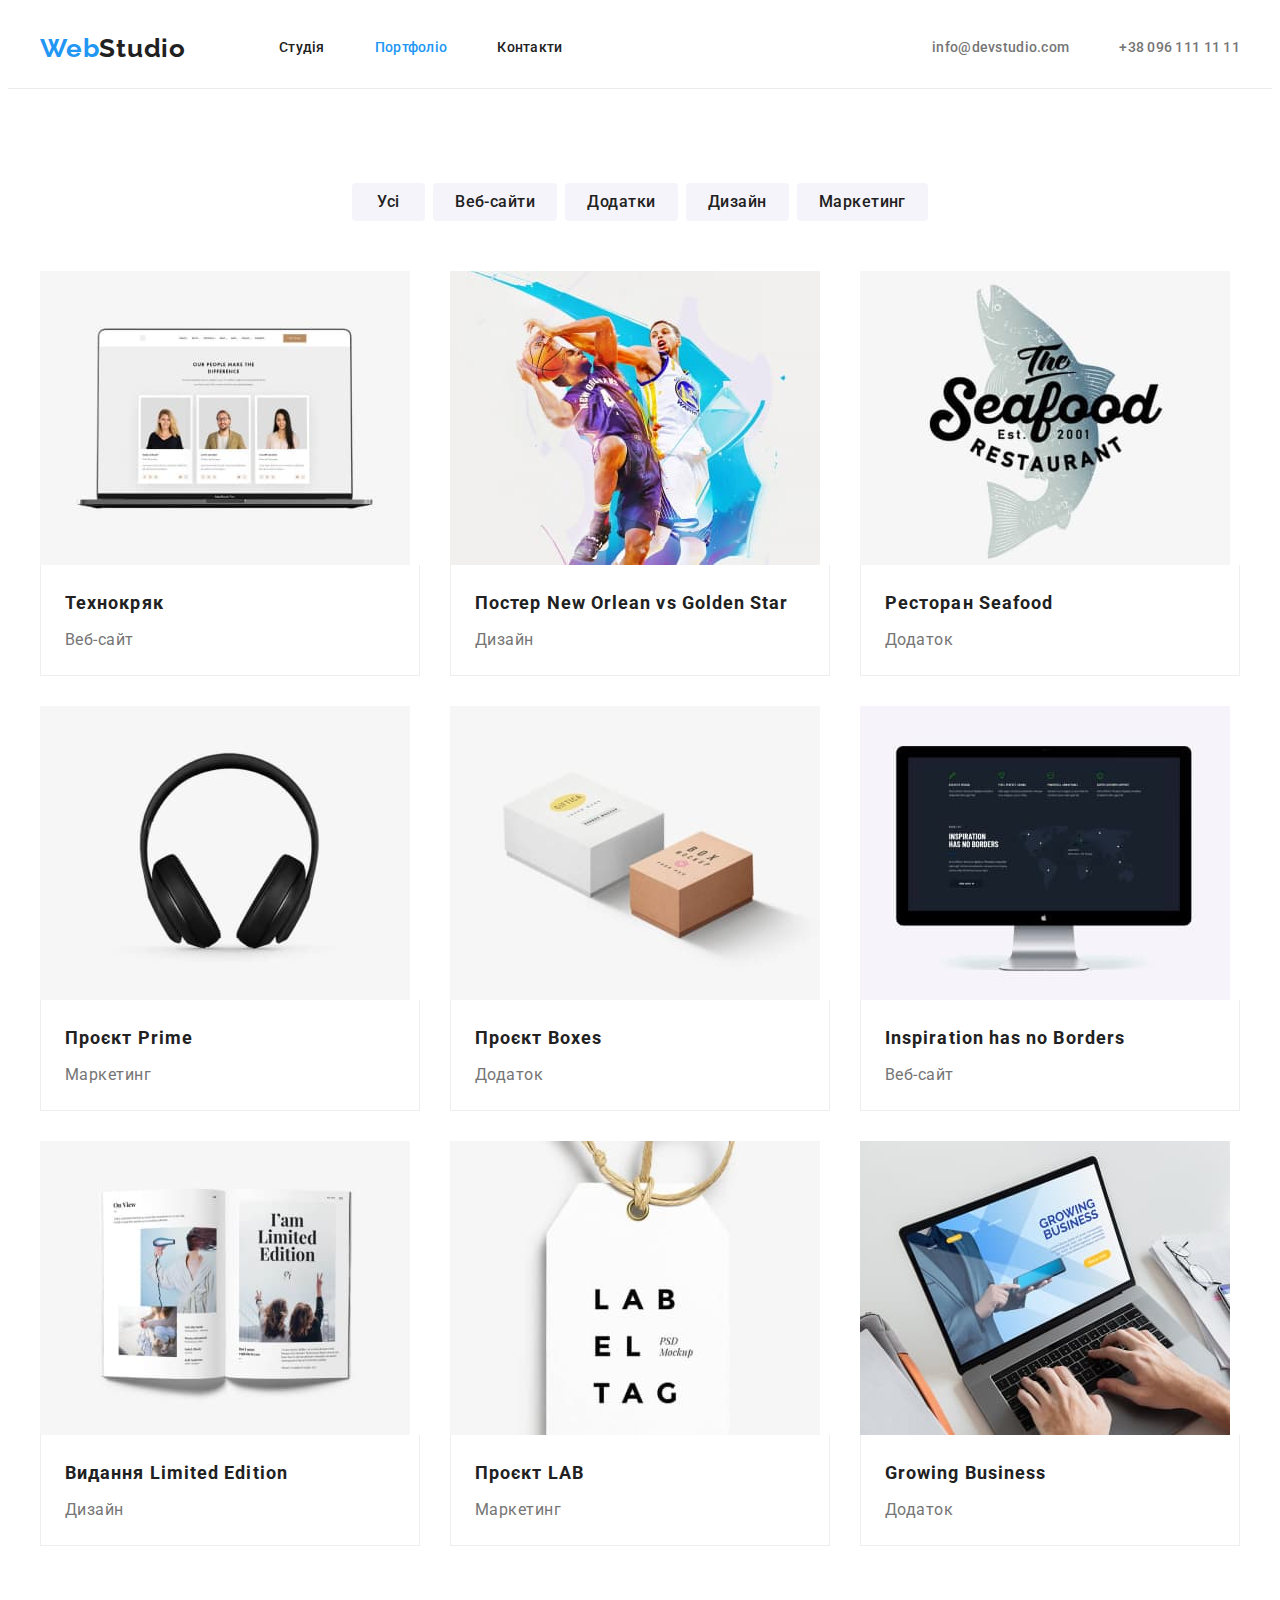
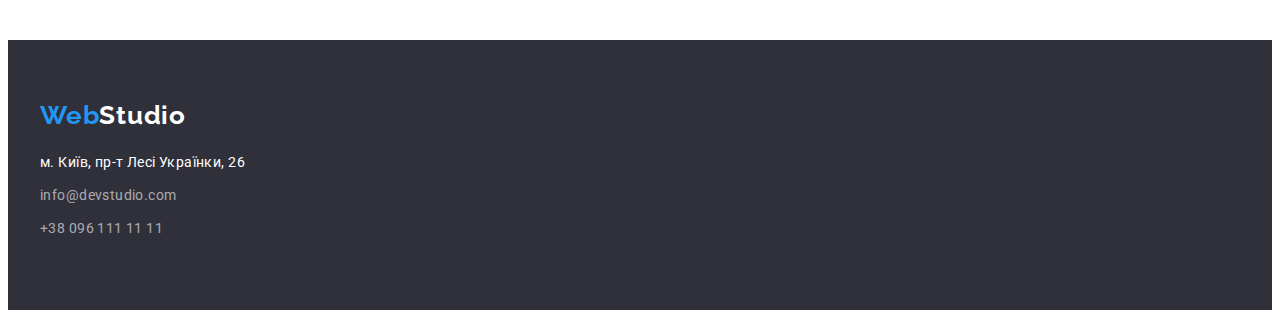
==== portfolio.html @ 2ef39033 "Перенесены файлы." ====
<!DOCTYPE html>
<html lang="uk">

<head>
    <meta charset="UTF-8" />
    <meta http-equiv="X-UA-Compatible" content="IE=edge" />
    <meta name="viewport" content="width=device-width, initial-scale=1.0" />
    <title>Portfolio</title>
    <link rel="preconnect" href="https://fonts.googleapis.com" />
    <link rel="preconnect" href="https://fonts.gstatic.com" crossorigin />
    <link
        href="https://fonts.googleapis.com/css2?family=Raleway:wght@700&family=Roboto:wght@400;500;700;900&display=swap"
        rel="stylesheet" />
    <link rel="stylesheet" href="https://cdnjs.cloudflare.com/ajax/libs/modern-normalize/1.1.0/modern-normalize.min.css"
        integrity="sha512-wpPYUAdjBVSE4KJnH1VR1HeZfpl1ub8YT/NKx4PuQ5NmX2tKuGu6U/JRp5y+Y8XG2tV+wKQpNHVUX03MfMFn9Q=="
        crossorigin="anonymous" referrerpolicy="no-referrer" />
    <link rel="stylesheet" href="./css/styles.css" />
</head>

<body>
    <!--Header-->
    <header class="header">
        <div class="container header-navigation">
            <nav class="navigation header-navigation">
                <a class="logo link" href="./index.html">Web<span>Studio</span></a>

                <ul class="header-list list">
                    <li class="list-item"><a class="header-item link" href="./index.html">Студія</a></li>
                    <li class="list-item">
                        <a class="header-item link current" href="./portfolio.html">Портфоліо</a>
                    </li>
                    <li class="list-item"><a class="header-item link" href="#">Контакти</a></li>
                </ul>
            </nav>
            <ul class="header-adress list">
                <li class="list-item">
                    <a class="adress-item link" href="mailto:info@devstudio.com">info@devstudio.com</a>
                </li>
                <li class="list-item">
                    <a class="adress-item link" href="tel:+380961111111">+38 096 111 11 11</a>
                </li>
            </ul>
        </div>
    </header>

    <main>
        <!-- Project -->
        <section class="project">
            <div class="container">
                <h1 class="visually-hidden">Портфоліо</h1>
                <ul class="project-button-list list">
                    <li class="filter-list-item">
                        <button class="project-button" type="button">Усі</button>
                    </li>
                    <li class="filter-list-item">
                        <button class="project-button" type="button">Веб-сайти</button>
                    </li>
                    <li class="filter-list-item">
                        <button class="project-button" type="button">Додатки</button>
                    </li>
                    <li class="filter-list-item">
                        <button class="project-button" type="button">Дизайн</button>
                    </li>
                    <li class="filter-list-item">
                        <button class="project-button" type="button">Маркетинг</button>
                    </li>
                </ul>

                <ul class="project-list list">
                    <li class="item-project">
                        <a class="link" href="#"><img class="project-imege" src="./images/project/project1.jpg"
                                alt="прев'ю проекту" width="370" height="294" />
                            <div class="list-wraper">
                                <h2 class="project-titel">Технокряк</h2>
                                <p class="project-text">Веб-сайт</p>
                            </div>

                        </a>
                    </li>
                    <li class="item-project">
                        <a class="link" href="#"><img class="project-imege" src="./images/project/project2.jpg"
                                alt="прев'ю проекту" width="370" height="294" />
                            <div class="list-wraper">
                                <h2 class="project-titel">
                                    Постер <span lang="en">New Orlean vs Golden Star</span>
                                </h2>
                                <p class="project-text">Дизайн</p>
                            </div>

                        </a>
                    </li>
                    <li class="item-project">
                        <a class="link" href="#"><img class="project-imege" src="./images/project/project3.jpg"
                                alt="прев'ю проекту" width="370" height="294" />
                            <div class="list-wraper">
                                <h2 class="project-titel">Ресторан <span lang="en">Seafood</span></h2>
                                <p class="project-text">Додаток</p>
                            </div>

                        </a>
                    </li>
                    <li class="item-project">
                        <a class="link" href="#"><img class="project-imege" src="./images/project/project4.jpg"
                                alt="прев'ю проекту" width="370" height="294" />
                            <div class="list-wraper">
                                <h2 class="project-titel">Проєкт <span lang="en">Prime</span></h2>
                                <p class="project-text">Маркетинг</p>
                            </div>

                        </a>
                    </li>
                    <li class="item-project">
                        <a class="link" href="#"><img class="project-imege" src="./images/project/project5.jpg"
                                alt="прев'ю проекту" width="370" height="294" />
                            <div class="list-wraper">
                                <h2 class="project-titel">Проєкт <span lang="en">Boxes</span></h2>
                                <p class="project-text">Додаток</p>
                            </div>

                        </a>
                    </li>
                    <li class="item-project">
                        <a class="link" href="#"><img class="project-imege" src="./images/project/project6.jpg"
                                alt="прев'ю проекту" width="370" height="294" />
                            <div class="list-wraper">
                                <h2 class="project-titel" lang="en">Inspiration has no Borders</h2>
                                <p class="project-text">Веб-сайт</p>
                            </div>

                        </a>
                    </li>
                    <li class="item-project">
                        <a class="link" href="#"><img class="project-imege" src="./images/project/project7.jpg"
                                alt="прев'ю проекту" width="370" height="294" />
                            <div class="list-wraper">
                                <h2 class="project-titel">Видання <span lang="en">Limited Edition</span></h2>
                                <p class="project-text">Дизайн</p>
                            </div>

                        </a>
                    </li>
                    <li class="item-project">
                        <a class="link" href="#"><img class="project-imege" src="./images/project/project8.jpg"
                                alt="прев'ю проекту" width="370" height="294" />
                            <div class="list-wraper">
                                <h2 class="project-titel">Проєкт <span lang="en">LAB</span></h2>
                                <p class="project-text">Маркетинг</p>
                        </a>
            </div>

            </li>
            <li class="item-project">
                <a class="link" href="#"><img class="project-imege" src="./images/project/project9.jpg"
                        alt="прев'ю проекту" width="370" height="294" />
                    <div class="list-wraper">
                        <h2 class="project-titel" lang="en">Growing Business</h2>
                        <p class="project-text">Додаток</p>
                    </div>
                </a>
            </li>
            </ul>
            </div>
        </section>
    </main>
    
    <!--Footer-->
    <footer class="footer">
        <div class="container">
            <a href="./index.html" class="logo link footer">Web<span>Studio</span></a>
            <address class="footer-adress">
                <ul class="list">
                    <li>
                        <a class="footer-link link" href="https://goo.gl/maps/mQ2EMZRai4qMG1Mf6" target="_blank"
                            rel="noopener noreferrer nofollow">м. Київ, пр-т Лесі Українки, 26
                        </a>
                    </li>
                    <li>
                        <a class="footer-link link adress-link" href="mailto:info@devstudio.com">info@devstudio.com</a>
                    </li>
                    <li>
                        <a class="footer-link link adress-link" href="tel:+380961111111">+38 096 111 11 11</a>
                    </li>
                </ul>
            </address>
        </div>
    </footer>
</body>

</html>
---- css/styles.css ----
:root {
  --main-color-titel: #212121;
  --main-color-text: #757575;
  --color-blue: #2196f3;
  --color-white: #ffffff;
  --color-activ-button: #188ce8;
  --color-background-heroes: #2f303a;
  --color-background-our-team: #f5f4fa;
  --color-border: #eeeeee;
  --color-backgraund-link: rgba(255, 255, 255, 0.6);
  --color-border-head: #ececec;
}

body {
  font-family: 'Roboto', sans-serif;
  background-color: var(--color-white);
  color: var(--main-color-text);
}

.container {
  margin-left: auto;
  margin-right: auto;
  width: 1200px;
  padding-left: 15px;
  padding-right: 15px;
  /* outline: 2px solid red; */
}

.link {
  text-decoration: none;
  font-style: normal;
}

.list {
  list-style: none;
  margin: 0;
  padding: 0;
}

.visually-hidden {
  position: absolute;
  width: 1px;
  height: 1px;
  margin: -1px;
  border: 0;
  padding: 0;
  white-space: nowrap;
  clip-path: inset(100%);
  clip: rect(0 0 0 0);
  overflow: hidden;
}

h1,
h2,
h3,
h4,
h5,
h6,
p {
  margin: 0;
  padding: 0;
}

/* HEADER */
.header {
  border-bottom: 1px solid var(--color-border-head);
}

.header-navigation {
  display: flex;
  align-items: center;
}

.logo {
  margin-right: 93px;

  font-family: 'Raleway', sans-serif;
  font-weight: 700;
  font-size: 26px;
  line-height: 1.19;
  letter-spacing: 0.03em;
  color: var(--color-blue);
}

.logo > span {
  color: var(--main-color-titel);
}

.header-list {
  display: flex;
}

.header-list > .list-item:not(:last-child) {
  margin-right: 50px;
}

.header-item {
  display: block;
  padding-top: 32px;
  padding-bottom: 32px;

  font-weight: 500;
  font-size: 14px;
  line-height: 1.14;
  letter-spacing: 0.02em;
  color: var(--main-color-titel);
}

.header-item.current {
  color: var(--color-blue);
}

.header-item:hover,
.header-item:focus {
  color: var(--color-blue);
}

.header-adress {
  display: flex;
  margin-left: auto;
}

.header-adress > .list-item:not(:last-child) {
  margin-right: 50px;
}

.adress-item {
  display: block;
  padding-top: 32px;
  padding-bottom: 32px;

  font-weight: 500;
  font-size: 14px;
  line-height: 1.14;
  letter-spacing: 0.02em;
  color: var(--main-color-text);
}

.adress-item:hover,
.adress-item:focus {
  color: var(--color-blue);
}

/* Heroes */
.heroes {
  padding-top: 200px;
  padding-bottom: 200px;
  text-align: center;

  background-color: var(--color-background-heroes);
}

.heroes-titel {
  max-width: 696px;
  margin-bottom: 30px;
  margin-left: auto;
  margin-right: auto;

  font-weight: 900;
  font-size: 44px;
  line-height: 1.36;
  letter-spacing: 0.06em;
  text-transform: uppercase;
  color: var(--color-white);
}

.heroes-button {
  display: inline-block;
  background: var(--color-blue);
  box-shadow: 0px 4px 4px rgba(0, 0, 0, 0.15);
  border-radius: 4px;
  padding: 10px 32px;
  min-width: 216px;
  border: none;

  color: var(--color-white);
  font-family: inherit;
  font-weight: 700;
  font-size: 16px;
  line-height: 1.88;
  text-align: center;
  cursor: pointer;
}

.heroes-button:hover {
  background: var(--color-activ-button);
}

/* Feature */
.feature {
  padding-top: 94px;
  padding-bottom: 94px;
}

.feature-list {
  display: flex;
  column-gap: 30px;
}

.feature-item {
  width: calc((100% - 3 * 30px) / 4);
}

.feature-titel {
  margin-bottom: 10px;

  font-weight: 700;
  font-size: 14px;
  line-height: 1.14;
  letter-spacing: 0.03em;
  text-transform: uppercase;
  color: var(--main-color-titel);
}

.feature-text {
  font-size: 14px;
  line-height: 1.71;
  letter-spacing: 0.03em;
}

/* Activities */
.activities {
  padding-bottom: 94px;
}

.activities-list {
  display: flex;
  column-gap: 30px;
}

.activities-list-item {
  width: calc((100% - 2 * 30px) / 3);
}

.activities-titel {
  margin-bottom: 50px;

  font-weight: 700;
  font-size: 36px;
  line-height: 1.17;
  text-align: center;
  letter-spacing: 0.03em;
  color: var(--main-color-titel);
}

.activities-item {
  display: block;
}

/* Our team */
.team {
  padding-top: 94px;
  padding-bottom: 94px;
  background-color: var(--color-background-our-team);
}

.team-list {
  display: flex;
  column-gap: 30px;
}

.team-list-item {
  width: calc((100% - 3 * 30px) / 4);
  background-color: var(--color-white);
}

.team-titel {
  margin-bottom: 50px;

  font-weight: 700;
  font-size: 36px;
  line-height: 1.17;
  text-align: center;
  letter-spacing: 0.03em;
  color: var(--main-color-titel);
}

.team-list-item {
  padding-bottom: 30px;
  width: 270px;
}

.team-image {
  display: block;
  margin-bottom: 30px;
}

.team-undertitel {
  margin-bottom: 10px;

  font-weight: 500;
  font-size: 16px;
  line-height: 1.19;
  letter-spacing: 0.03em;
  text-align: center;
  color: var(--main-color-titel);
}

.team-text {
  display: block;

  font-size: 16px;
  line-height: 1.19;
  letter-spacing: 0.03em;
  text-align: center;
}

/* Footer */
.footer {
  padding-top: 60px;
  padding-bottom: 60px;

  background: var(--color-background-heroes);
}

.logo.footer {
  display: inline-block;
  padding: 0;
  margin-bottom: 20px;
  margin-right: 0;
}

.logo.footer > span {
  color: var(--color-white);
}

.footer-adress {
  min-width: 231px;
}

.footer-link {
  display: inline-block;
  margin-bottom: 9px;

  font-size: 14px;
  line-height: 1.71;
  letter-spacing: 0.03em;
  color: var(--color-white);
}

.footer-link:hover,
.footer-link:focus {
  color: var(--color-blue);
}

.adress-link {
  color: var(--color-backgraund-link);
}

/*------------------------------------------- Project */
.project {
  padding-top: 94px;
  padding-bottom: 94px;
}

.project-button-list {
  display: flex;
  margin-bottom: 50px;
  justify-content: center;
}

.filter-list-item:not(:last-child) {
  margin-right: 8px;
}

.project-button {
  display: inline-block;
  padding: 6px 22px;
  min-width: 73px;

  font-family: inherit;
  font-weight: 500;
  font-size: 16px;
  line-height: 1.63;
  text-align: center;
  letter-spacing: 0.03em;
  color: var(--main-color-titel);
  cursor: pointer;

  background: var(--color-background-our-team);
  border: none;
  border-radius: 4px;
}

.project-button:hover,
.project-button:focus {
  color: var(--color-white);
  background-color: var(--color-blue);
}

.project-list {
  display: flex;
  flex-wrap: wrap;
  gap: 30px;
}

.item-project {
  width: calc((100% - 2 * 30px) / 3);
}

.project-imege {
  display: block;
}

.list-wraper {
  padding: 20px 24px;

  border-bottom: 1px solid var(--color-border);
  border-left: 1px solid var(--color-border);
  border-right: 1px solid var(--color-border);
}

.project-titel {
  margin-bottom: 4px;

  font-weight: 700;
  font-size: 18px;
  line-height: 2;
  letter-spacing: 0.06em;
  color: var(--main-color-titel);
}

.project-text {
  font-size: 16px;
  line-height: 1.88;
  letter-spacing: 0.03em;
  color: var(--main-color-text);
}
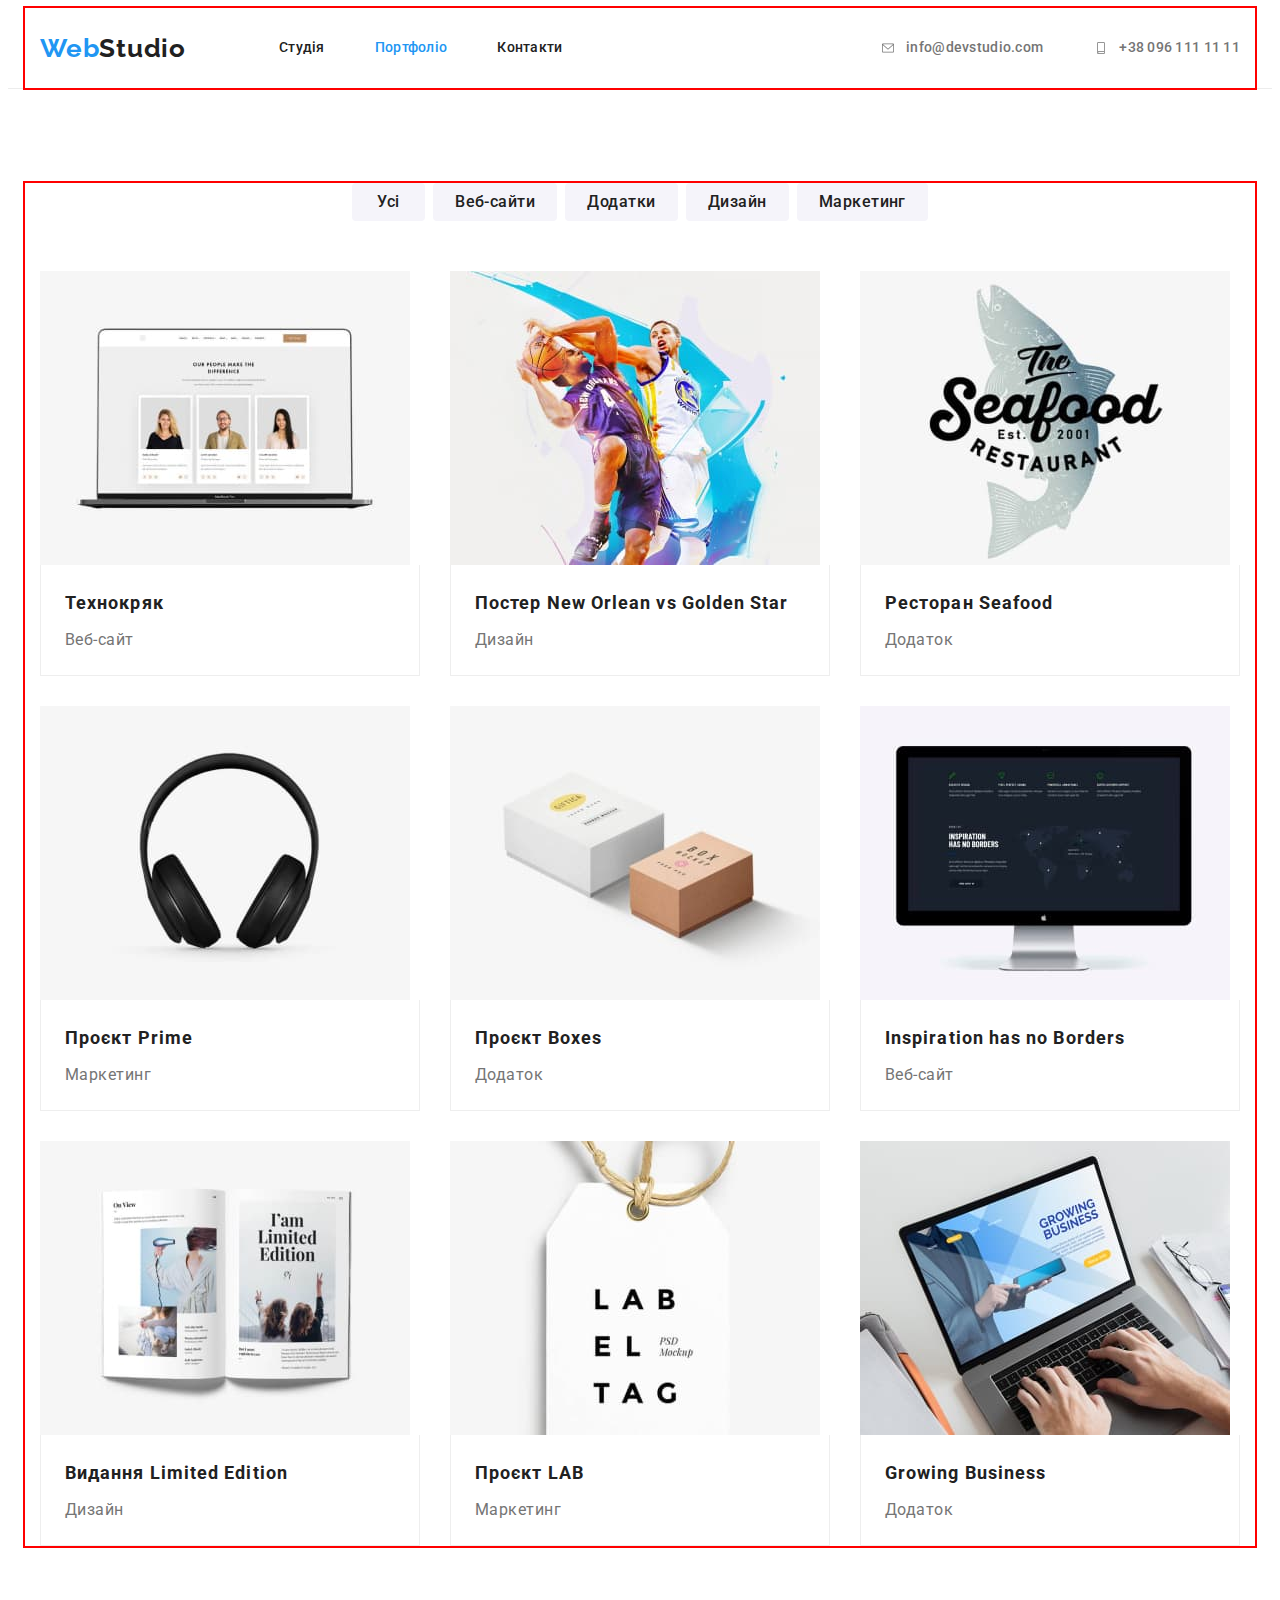
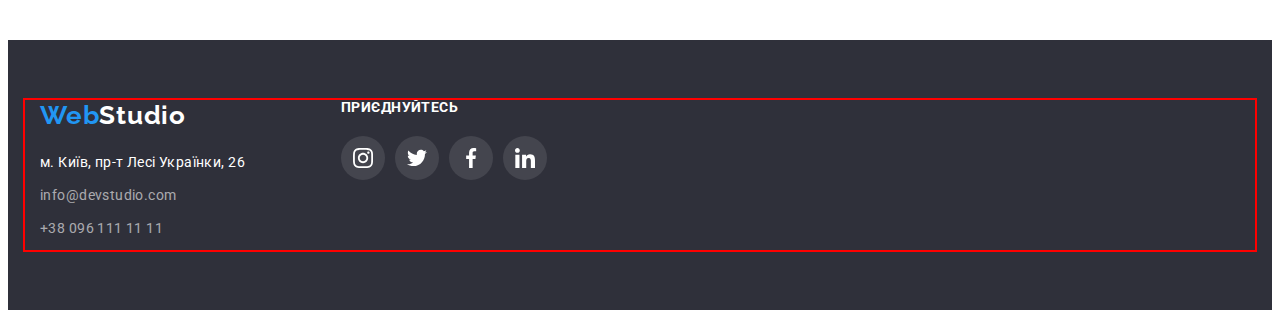
==== commit 3fc125ad: "Добавлены эффекты с иконками" ====
--- a/portfolio.html
+++ b/portfolio.html
@@ -25,7 +25,9 @@
                 <a class="logo link" href="./index.html">Web<span>Studio</span></a>
 
                 <ul class="header-list list">
-                    <li class="list-item"><a class="header-item link" href="./index.html">Студія</a></li>
+                    <li class="list-item">
+                        <a class="header-item link" href="./index.html">Студія</a>
+                    </li>
                     <li class="list-item">
                         <a class="header-item link current" href="./portfolio.html">Портфоліо</a>
                     </li>
@@ -34,10 +36,16 @@
             </nav>
             <ul class="header-adress list">
                 <li class="list-item">
-                    <a class="adress-item link" href="mailto:info@devstudio.com">info@devstudio.com</a>
+                    <a class="adress-item link" href="mailto:info@devstudio.com"><svg class="icon-contact" width="16"
+                            height="12">
+                            <use href="./images/symbol-defs.svg#icon-mail"></use>
+                        </svg>info@devstudio.com</a>
                 </li>
                 <li class="list-item">
-                    <a class="adress-item link" href="tel:+380961111111">+38 096 111 11 11</a>
+                    <a class="adress-item link" href="tel:+380961111111"><svg class="icon-contact" width="16"
+                            height="12">
+                            <use href="./images/symbol-defs.svg#icon-smartphone"></use>
+                        </svg>+38 096 111 11 11</a>
                 </li>
             </ul>
         </div>
@@ -74,7 +82,6 @@
                                 <h2 class="project-titel">Технокряк</h2>
                                 <p class="project-text">Веб-сайт</p>
                             </div>
-
                         </a>
                     </li>
                     <li class="item-project">
@@ -86,7 +93,6 @@
                                 </h2>
                                 <p class="project-text">Дизайн</p>
                             </div>
-
                         </a>
                     </li>
                     <li class="item-project">
@@ -96,7 +102,6 @@
                                 <h2 class="project-titel">Ресторан <span lang="en">Seafood</span></h2>
                                 <p class="project-text">Додаток</p>
                             </div>
-
                         </a>
                     </li>
                     <li class="item-project">
@@ -106,7 +111,6 @@
                                 <h2 class="project-titel">Проєкт <span lang="en">Prime</span></h2>
                                 <p class="project-text">Маркетинг</p>
                             </div>
-
                         </a>
                     </li>
                     <li class="item-project">
@@ -116,7 +120,6 @@
                                 <h2 class="project-titel">Проєкт <span lang="en">Boxes</span></h2>
                                 <p class="project-text">Додаток</p>
                             </div>
-
                         </a>
                     </li>
                     <li class="item-project">
@@ -126,7 +129,6 @@
                                 <h2 class="project-titel" lang="en">Inspiration has no Borders</h2>
                                 <p class="project-text">Веб-сайт</p>
                             </div>
-
                         </a>
                     </li>
                     <li class="item-project">
@@ -136,7 +138,6 @@
                                 <h2 class="project-titel">Видання <span lang="en">Limited Edition</span></h2>
                                 <p class="project-text">Дизайн</p>
                             </div>
-
                         </a>
                     </li>
                     <li class="item-project">
@@ -145,43 +146,66 @@
                             <div class="list-wraper">
                                 <h2 class="project-titel">Проєкт <span lang="en">LAB</span></h2>
                                 <p class="project-text">Маркетинг</p>
-                        </a>
-            </div>
-
-            </li>
-            <li class="item-project">
-                <a class="link" href="#"><img class="project-imege" src="./images/project/project9.jpg"
-                        alt="прев'ю проекту" width="370" height="294" />
-                    <div class="list-wraper">
-                        <h2 class="project-titel" lang="en">Growing Business</h2>
-                        <p class="project-text">Додаток</p>
-                    </div>
-                </a>
-            </li>
-            </ul>
+                            </div>
+                        </a>
+                    </li>
+                    <li class="item-project">
+                        <a class="link" href="#"><img class="project-imege" src="./images/project/project9.jpg"
+                                alt="прев'ю проекту" width="370" height="294" />
+                            <div class="list-wraper">
+                                <h2 class="project-titel" lang="en">Growing Business</h2>
+                                <p class="project-text">Додаток</p>
+                            </div>
+                        </a>
+                    </li>
+                </ul>
             </div>
         </section>
     </main>
-    
+
     <!--Footer-->
     <footer class="footer">
         <div class="container">
-            <a href="./index.html" class="logo link footer">Web<span>Studio</span></a>
-            <address class="footer-adress">
-                <ul class="list">
-                    <li>
-                        <a class="footer-link link" href="https://goo.gl/maps/mQ2EMZRai4qMG1Mf6" target="_blank"
-                            rel="noopener noreferrer nofollow">м. Київ, пр-т Лесі Українки, 26
-                        </a>
-                    </li>
-                    <li>
-                        <a class="footer-link link adress-link" href="mailto:info@devstudio.com">info@devstudio.com</a>
-                    </li>
-                    <li>
-                        <a class="footer-link link adress-link" href="tel:+380961111111">+38 096 111 11 11</a>
-                    </li>
-                </ul>
-            </address>
+            <div class="wraper-footer-content">
+                <div class="wraper-footer-list">
+                    <a href="./index.html" class="logo link footer">Web<span>Studio</span></a>
+                    <address class="footer-adress">
+                        <ul class="list">
+                            <li>
+                                <a class="footer-link link" href="https://goo.gl/maps/mQ2EMZRai4qMG1Mf6" target="_blank"
+                                    rel="noopener noreferrer nofollow">м. Київ, пр-т Лесі Українки, 26
+                                </a>
+                            </li>
+                            <li>
+                                <a class="footer-link link adress-link"
+                                    href="mailto:info@devstudio.com">info@devstudio.com</a>
+                            </li>
+                            <li>
+                                <a class="footer-link link adress-link" href="tel:+380961111111">+38 096 111 11 11</a>
+                            </li>
+                        </ul>
+                    </address>
+                </div>
+
+                <div class="wraper-footer-soc-list">
+                    <p class="footer-text">приєднуйтесь</p>
+                    <ul class="footer-list list">
+                        <li><a href="" class="footer-soc-link"><svg class="footer-icon" width="20" height="20">
+                                    <use href="./images/symbol-defs.svg#icon-instagram-footer"></use>
+                                </svg></a></li>
+                        <li><a href="" class="footer-soc-link"><svg class="footer-icon" width="20" height="20">
+                                    <use href="./images/symbol-defs.svg#icon-twitter-footer"></use>
+                                </svg></a></li>
+                        <li><a href="" class="footer-soc-link"><svg class="footer-icon" width="20" height="20">
+                                    <use href="./images/symbol-defs.svg#icon-facebook-footer"></use>
+                                </svg></a></li>
+                        <li><a href="" class="footer-soc-link"><svg class="footer-icon" width="20" height="20">
+                                    <use href="./images/symbol-defs.svg#icon-linkedin-footer"></use>
+                                </svg></a></li>
+                    </ul>
+                </div>
+            </div>
+
         </div>
     </footer>
 </body>
--- a/css/styles.css
+++ b/css/styles.css
@@ -23,7 +23,7 @@
   width: 1200px;
   padding-left: 15px;
   padding-right: 15px;
-  /* outline: 2px solid red; */
+  outline: 2px solid red;
 }
 
 .link {
@@ -125,7 +125,8 @@
 }
 
 .adress-item {
-  display: block;
+  display: flex;
+  align-items: center;
   padding-top: 32px;
   padding-bottom: 32px;
 
@@ -136,9 +137,19 @@
   color: var(--main-color-text);
 }
 
+.icon-contact {
+  margin-right: 10px;
+  fill: var(--main-color-text);
+}
+
 .adress-item:hover,
 .adress-item:focus {
   color: var(--color-blue);
+}
+
+.adress-item:hover > .icon-contact,
+.adress-item:focus > .icon-contact {
+  fill: var(--color-blue);
 }
 
 /* Heroes */
@@ -147,6 +158,15 @@
   padding-bottom: 200px;
   text-align: center;
 
+  max-width: 1600px;
+  min-height: 600px;
+  margin-left: auto;
+  margin-right: auto;
+  background-image: linear-gradient(rgba(47, 48, 58, 0.4), rgba(47, 48, 58, 0.4)),
+    url(../images/heroes-background.jpg);
+  background-repeat: no-repeat;
+  background-position: center;
+  background-size: cover;
   background-color: var(--color-background-heroes);
 }
 
@@ -201,6 +221,12 @@
   width: calc((100% - 3 * 30px) / 4);
 }
 
+.feature-icon {
+  background: #f5f4fa;
+  border-radius: 4px;
+  margin-bottom: 30px;
+}
+
 .feature-titel {
   margin-bottom: 10px;
 
@@ -298,11 +324,88 @@
 
 .team-text {
   display: block;
+  margin-bottom: 10px;
 
   font-size: 16px;
   line-height: 1.19;
   letter-spacing: 0.03em;
   text-align: center;
+}
+
+.team-soc-list {
+  display: flex;
+  justify-content: center;
+  gap: 10px;
+}
+
+.team-soc-link {
+  width: 44px;
+  height: 44px;
+  border-radius: 50%;
+  display: flex;
+  align-items: center;
+  justify-content: center;
+}
+
+.team-soc-link:hover,
+.team-soc-link:focus {
+  background-color: var(--color-blue);
+}
+
+.team-icin {
+  fill: #afb1b8;
+}
+
+.team-soc-link:hover > .team-icin,
+.team-soc-link:focus > .team-icin {
+  fill: #ffffff;
+}
+
+/* Clients */
+.clients {
+  padding-top: 94px;
+  padding-bottom: 91px;
+}
+
+.titel-clients {
+  font-weight: 700;
+  font-size: 36px;
+  line-height: 1.17;
+  text-align: center;
+  letter-spacing: 0.03em;
+  color: var(--main-color-titel);
+  margin-bottom: 50px;
+}
+
+.clients-list {
+  display: flex;
+  justify-content: center;
+  gap: 30px;
+}
+
+.clients-link {
+  width: 170px;
+  height: 92px;
+  display: flex;
+  justify-content: center;
+  align-items: center;
+
+  border: 1px solid #afb1b8;
+  border-radius: 4px;
+}
+
+.clients-icon {
+  fill: #afb1b8;
+}
+
+.clients-link:hover,
+.clients-link:focus {
+  border: 1px solid var(--color-blue);
+}
+
+.clients-link:hover > .clients-icon,
+.clients-link:focus > .clients-icon {
+  fill: var(--color-blue);
 }
 
 /* Footer */
@@ -311,6 +414,10 @@
   padding-bottom: 60px;
 
   background: var(--color-background-heroes);
+}
+
+.wraper-footer-content {
+  display: flex;
 }
 
 .logo.footer {
@@ -347,6 +454,46 @@
   color: var(--color-backgraund-link);
 }
 
+.wraper-footer-soc-list {
+  margin-left: 70px;
+}
+
+.footer-text {
+  font-weight: 700;
+  font-size: 14px;
+  line-height: 1.14;
+  letter-spacing: 0.03em;
+  text-transform: uppercase;
+  mp: 78px;
+  margin-bottom: 20px;
+
+  color: #ffffff;
+}
+
+.footer-list {
+  display: flex;
+  gap: 10px;
+}
+.footer-soc-link {
+  width: 44px;
+  height: 44px;
+  background-color: rgba(255, 255, 255, 0.1);
+  display: block;
+  border-radius: 50%;
+  display: flex;
+  justify-content: center;
+  align-items: center;
+}
+
+.footer-icon {
+  fill: var(--color-white);
+}
+
+.footer-soc-link:hover,
+.footer-soc-link:focus {
+  background-color: var(--color-blue);
+}
+
 /*------------------------------------------- Project */
 .project {
   padding-top: 94px;
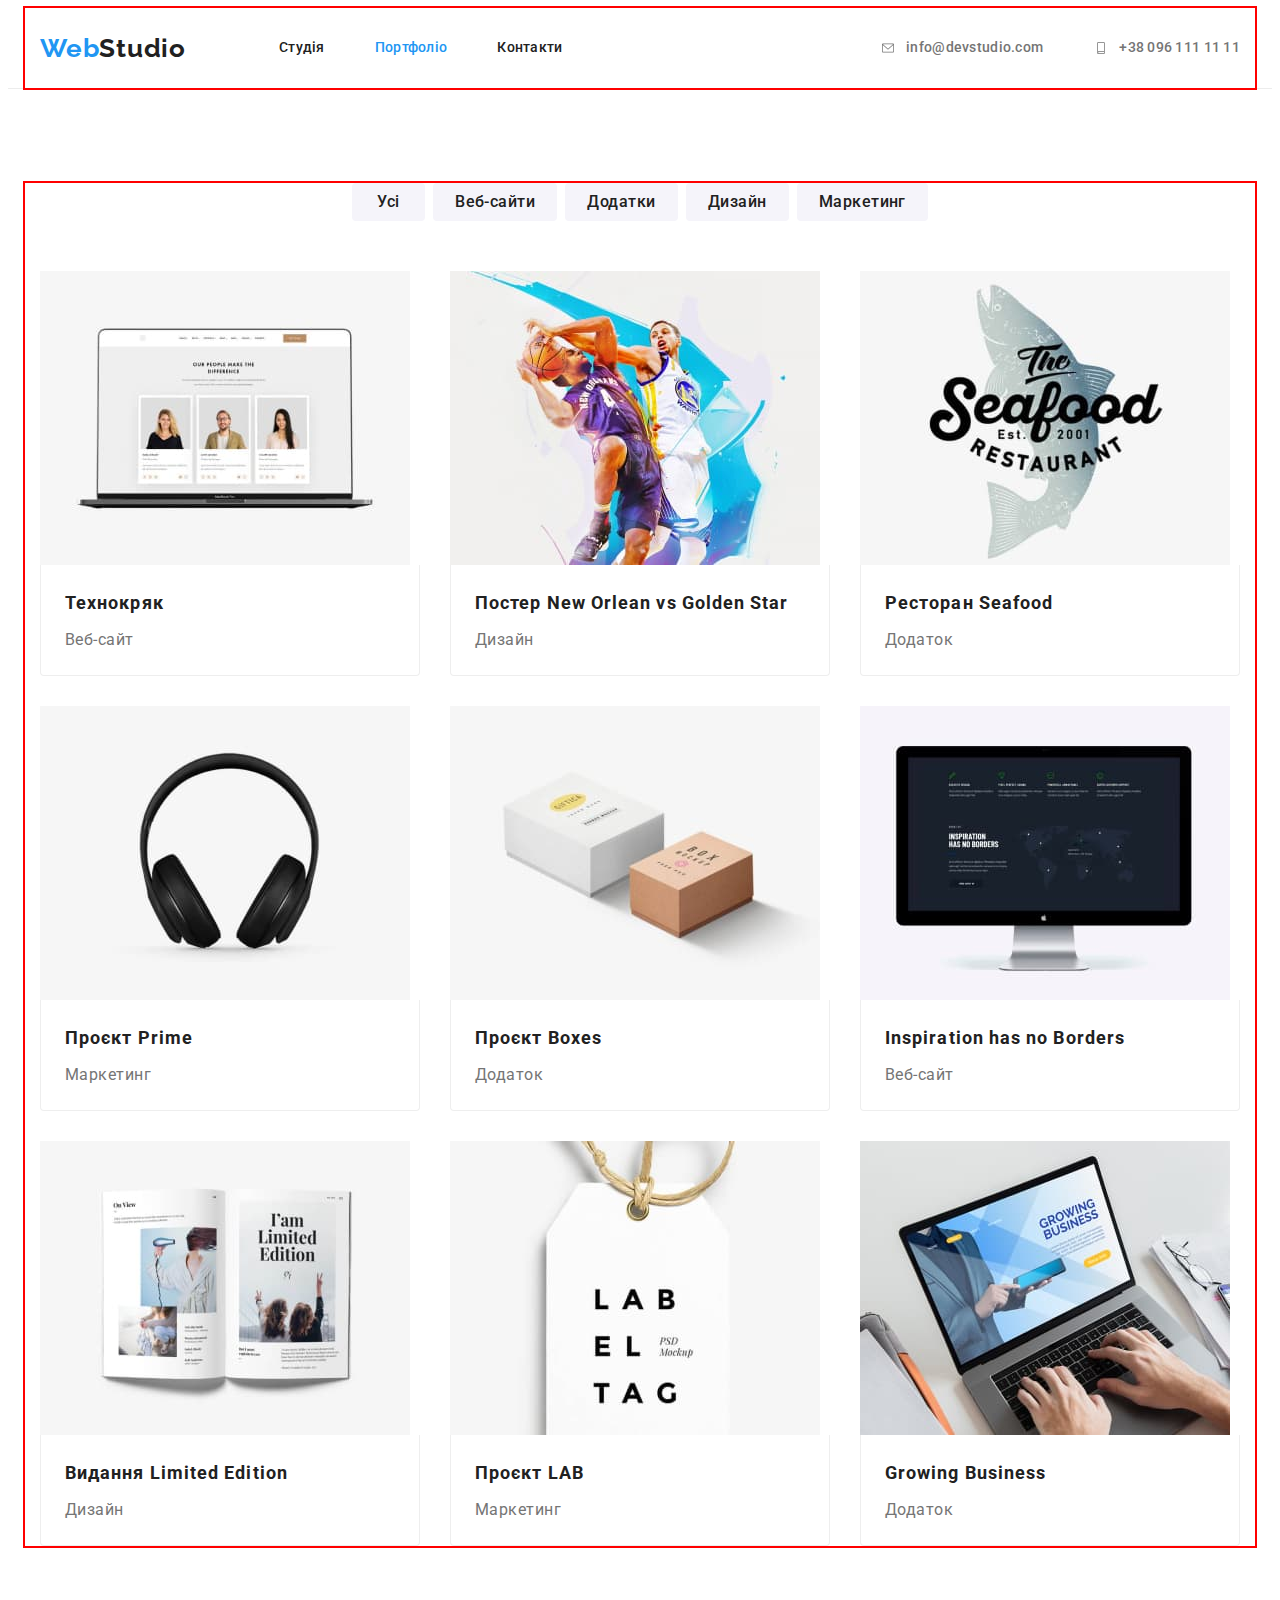
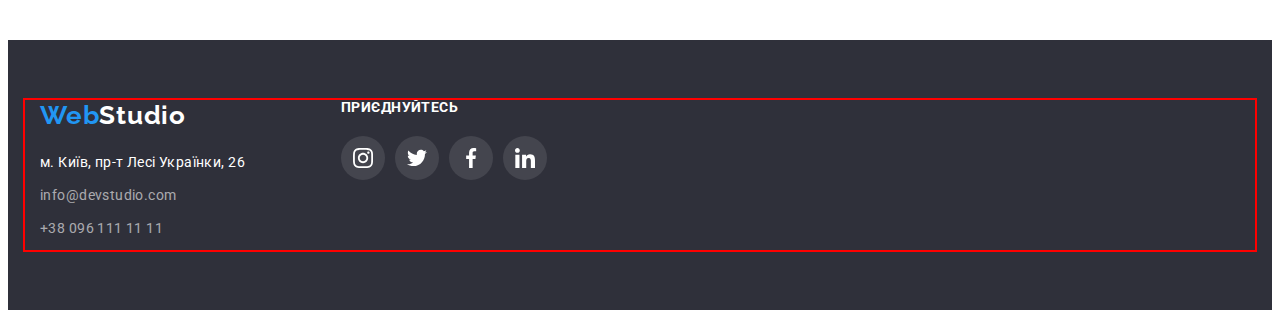
==== commit 0692a6c7: "Добавляет тени." ====
--- a/portfolio.html
+++ b/portfolio.html
@@ -76,7 +76,7 @@
 
                 <ul class="project-list list">
                     <li class="item-project">
-                        <a class="link" href="#"><img class="project-imege" src="./images/project/project1.jpg"
+                        <a class="project-link link" href="#"><img class="project-imege" src="./images/project/project1.jpg"
                                 alt="прев'ю проекту" width="370" height="294" />
                             <div class="list-wraper">
                                 <h2 class="project-titel">Технокряк</h2>
@@ -85,7 +85,7 @@
                         </a>
                     </li>
                     <li class="item-project">
-                        <a class="link" href="#"><img class="project-imege" src="./images/project/project2.jpg"
+                        <a class="project-link link" href="#"><img class="project-imege" src="./images/project/project2.jpg"
                                 alt="прев'ю проекту" width="370" height="294" />
                             <div class="list-wraper">
                                 <h2 class="project-titel">
@@ -96,7 +96,7 @@
                         </a>
                     </li>
                     <li class="item-project">
-                        <a class="link" href="#"><img class="project-imege" src="./images/project/project3.jpg"
+                        <a class="project-link link" href="#"><img class="project-imege" src="./images/project/project3.jpg"
                                 alt="прев'ю проекту" width="370" height="294" />
                             <div class="list-wraper">
                                 <h2 class="project-titel">Ресторан <span lang="en">Seafood</span></h2>
@@ -105,7 +105,7 @@
                         </a>
                     </li>
                     <li class="item-project">
-                        <a class="link" href="#"><img class="project-imege" src="./images/project/project4.jpg"
+                        <a class="project-link link" href="#"><img class="project-imege" src="./images/project/project4.jpg"
                                 alt="прев'ю проекту" width="370" height="294" />
                             <div class="list-wraper">
                                 <h2 class="project-titel">Проєкт <span lang="en">Prime</span></h2>
@@ -114,7 +114,7 @@
                         </a>
                     </li>
                     <li class="item-project">
-                        <a class="link" href="#"><img class="project-imege" src="./images/project/project5.jpg"
+                        <a class="project-link link" href="#"><img class="project-imege" src="./images/project/project5.jpg"
                                 alt="прев'ю проекту" width="370" height="294" />
                             <div class="list-wraper">
                                 <h2 class="project-titel">Проєкт <span lang="en">Boxes</span></h2>
@@ -123,7 +123,7 @@
                         </a>
                     </li>
                     <li class="item-project">
-                        <a class="link" href="#"><img class="project-imege" src="./images/project/project6.jpg"
+                        <a class="project-link link" href="#"><img class="project-imege" src="./images/project/project6.jpg"
                                 alt="прев'ю проекту" width="370" height="294" />
                             <div class="list-wraper">
                                 <h2 class="project-titel" lang="en">Inspiration has no Borders</h2>
@@ -132,7 +132,7 @@
                         </a>
                     </li>
                     <li class="item-project">
-                        <a class="link" href="#"><img class="project-imege" src="./images/project/project7.jpg"
+                        <a class="project-link link" href="#"><img class="project-imege" src="./images/project/project7.jpg"
                                 alt="прев'ю проекту" width="370" height="294" />
                             <div class="list-wraper">
                                 <h2 class="project-titel">Видання <span lang="en">Limited Edition</span></h2>
@@ -141,7 +141,7 @@
                         </a>
                     </li>
                     <li class="item-project">
-                        <a class="link" href="#"><img class="project-imege" src="./images/project/project8.jpg"
+                        <a class="project-link link" href="#"><img class="project-imege" src="./images/project/project8.jpg"
                                 alt="прев'ю проекту" width="370" height="294" />
                             <div class="list-wraper">
                                 <h2 class="project-titel">Проєкт <span lang="en">LAB</span></h2>
@@ -150,7 +150,7 @@
                         </a>
                     </li>
                     <li class="item-project">
-                        <a class="link" href="#"><img class="project-imege" src="./images/project/project9.jpg"
+                        <a class="project-link link" href="#"><img class="project-imege" src="./images/project/project9.jpg"
                                 alt="прев'ю проекту" width="370" height="294" />
                             <div class="list-wraper">
                                 <h2 class="project-titel" lang="en">Growing Business</h2>
--- a/css/styles.css
+++ b/css/styles.css
@@ -222,7 +222,8 @@
 }
 
 .feature-icon {
-  background: #f5f4fa;
+  display: block;
+  background-color: var(--color-background-our-team);
   border-radius: 4px;
   margin-bottom: 30px;
 }
@@ -286,8 +287,14 @@
 }
 
 .team-list-item {
+  padding-bottom: 30px;
+  width: 270px;
   width: calc((100% - 3 * 30px) / 4);
   background-color: var(--color-white);
+
+  box-shadow: 0px 1px 3px rgba(0, 0, 0, 0.12), 0px 1px 1px rgba(0, 0, 0, 0.14),
+    0px 2px 1px rgba(0, 0, 0, 0.2);
+  border-radius: 0px 0px 4px 4px;
 }
 
 .team-titel {
@@ -299,11 +306,6 @@
   text-align: center;
   letter-spacing: 0.03em;
   color: var(--main-color-titel);
-}
-
-.team-list-item {
-  padding-bottom: 30px;
-  width: 270px;
 }
 
 .team-image {
@@ -478,7 +480,6 @@
   width: 44px;
   height: 44px;
   background-color: rgba(255, 255, 255, 0.1);
-  display: block;
   border-radius: 50%;
   display: flex;
   justify-content: center;
@@ -533,6 +534,9 @@
 .project-button:focus {
   color: var(--color-white);
   background-color: var(--color-blue);
+
+  box-shadow: 0px 3px 1px rgba(0, 0, 0, 0.1), 0px 1px 2px rgba(0, 0, 0, 0.08),
+    0px 2px 2px rgba(0, 0, 0, 0.12);
 }
 
 .project-list {
@@ -542,8 +546,19 @@
 }
 
 .item-project {
-  width: calc((100% - 2 * 30px) / 3);
-}
+  width: calc((100% - 2 * 30px) / 3); 
+}
+
+.project-link:hover,
+.project-link:focus {
+  box-shadow: 0px 1px 1px rgba(0, 0, 0, 0.12), 0px 4px 4px rgba(0, 0, 0, 0.06),
+    1px 4px 6px rgba(0, 0, 0, 0.16);
+}
+
+/* .item-project:hover, .item-project:focus  {
+  box-shadow: 0px 1px 1px rgba(0, 0, 0, 0.12), 0px 4px 4px rgba(0, 0, 0, 0.06),
+    1px 4px 6px rgba(0, 0, 0, 0.16);
+} */
 
 .project-imege {
   display: block;
@@ -551,6 +566,7 @@
 
 .list-wraper {
   padding: 20px 24px;
+  border-radius: 0px 0px 4px 4px;
 
   border-bottom: 1px solid var(--color-border);
   border-left: 1px solid var(--color-border);
